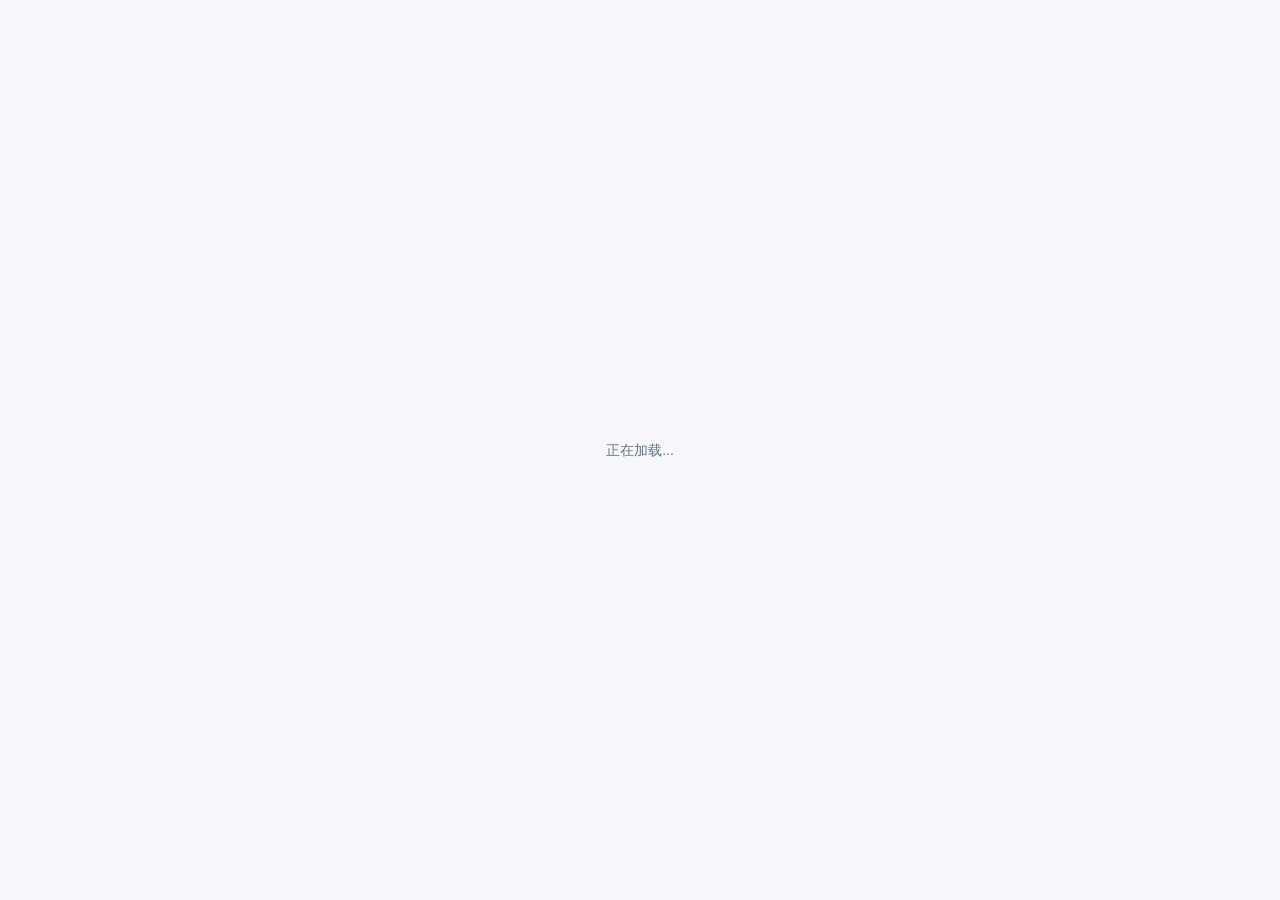
==== pages/dashboard/index.html @ dcc20a43 "refactor(pages): merge sessionConfig and accessControl into unified dashboard Consolidate two separa" ====
<!doctype html>
<html lang="zh-CN">
<head>
  <meta charset="utf-8">
  <meta name="viewport" content="width=device-width, initial-scale=1">
  <title>Setu 管理面板</title>
  <link rel="stylesheet" href="./css/base.css">
  <link rel="stylesheet" href="./css/components.css">
  <link rel="stylesheet" href="./css/forms.css">
  <link rel="stylesheet" href="./css/dashboard.css">
  <link rel="stylesheet" href="./css/nav.css">
</head>
<body>
  <div id="boot-mask">正在加载...</div>

  <!-- 移动端汉堡按钮 -->
  <button class="nav-hamburger" id="nav-hamburger" aria-label="菜单">
    <span></span><span></span><span></span>
  </button>

  <!-- 移动端蒙层 -->
  <div class="nav-overlay" id="nav-overlay"></div>

  <!-- 外层布局：导航侧边栏 + 主内容区 -->
  <div class="nav-layout">

    <!-- 左侧：固定导航侧边栏 -->
    <aside class="nav-sidebar" id="nav-sidebar">
      <div class="nav-brand">
        <h1 class="nav-title">Setu 管理</h1>
        <div class="nav-subtitle">会话配置 · 访问控制</div>
      </div>
      <nav class="nav-menu">
        <button class="nav-item active" data-tab="sessionConfig">
          <span class="nav-icon">📋</span>
          会话配置
        </button>
        <button class="nav-item" data-tab="accessControl">
          <span class="nav-icon">🛡️</span>
          访问控制
        </button>
      </nav>
    </aside>

    <!-- 右侧：主内容区 -->
    <main class="nav-main">

      <!-- ═══════ 标签页：会话配置 ═══════ -->
      <div class="tab-panel active" id="tab-sessionConfig">
        <div class="page-layout">
          <aside class="sidebar">
            <div class="section-header">
              <div>
                <h2 class="page-title">会话配置</h2>
                <div class="page-subtitle">按会话管理 Setu 的局部覆盖。</div>
              </div>
              <button class="btn btn-primary" id="btn-new">新建</button>
            </div>
            <div class="session-list" id="session-list"></div>
          </aside>

          <div class="sidebar-main">
            <section class="editor settings-shell">
              <div class="panel-section">
                <div class="section-header">
                  <h2>会话</h2>
                  <div class="actions">
                    <button class="btn btn-secondary" data-action="sc-reload">刷新</button>
                    <button class="btn btn-danger" data-action="sc-delete">删除</button>
                    <button class="btn btn-primary" data-action="sc-save">保存</button>
                  </div>
                </div>
                <div class="form-grid three">
                  <label>session_id
                    <input id="field-session-id" placeholder="aiocqhttp:GroupMessage:123456">
                  </label>
                  <label>session_type
                    <select id="field-session-type">
                      <option value="group">group</option>
                      <option value="private">private</option>
                    </select>
                  </label>
                  <label>display_name
                    <input id="field-display-name" placeholder="测试群">
                  </label>
                </div>
              </div>

              <div class="panel-section">
                <div class="section-header">
                  <h2>配置覆盖</h2>
                  <button class="btn btn-secondary" data-action="sc-clear">清空覆盖</button>
                </div>
                <div class="keys" id="key-list"></div>
              </div>
            </section>
          </div>
        </div>
      </div>

      <!-- ═══════ 标签页：访问控制 ═══════ -->
      <div class="tab-panel" id="tab-accessControl">
        <main class="container">
          <div class="dashboard-shell">
            <header class="dashboard-header">
              <div>
                <h1 class="page-title">访问控制</h1>
                <div class="page-subtitle">管理 Setu/运势的用户和群组黑白名单。</div>
              </div>
              <button class="btn btn-secondary" data-action="ac-reload">刷新</button>
            </header>

            <section class="stats-row">
              <label class="stat-card">Setu 用户
                <select id="mode-setu-user"></select>
              </label>
              <label class="stat-card">Setu 群组
                <select id="mode-setu-group"></select>
              </label>
              <label class="stat-card">运势用户
                <select id="mode-fortune-user"></select>
              </label>
              <label class="stat-card">运势群组
                <select id="mode-fortune-group"></select>
              </label>
            </section>

            <div class="section-header">
              <div class="hint">访问模式支持 none、blacklist、whitelist。</div>
              <button class="btn btn-primary" data-action="ac-save-modes">保存模式</button>
            </div>

            <div class="dashboard-content">
              <section class="panel-section settings-form">
                <div class="section-header">
                  <h2 id="form-title">新增记录</h2>
                  <button class="btn btn-secondary" data-action="ac-reset-form">清空</button>
                </div>
                <div class="form-grid">
                  <label>功能
                    <select id="field-feature">
                      <option value="setu">Setu</option>
                      <option value="fortune">运势</option>
                    </select>
                  </label>
                  <label>对象
                    <select id="field-subject-type">
                      <option value="user">用户</option>
                      <option value="group">群组</option>
                    </select>
                  </label>
                  <label>名单
                    <select id="field-list-type">
                      <option value="blacklist">黑名单</option>
                      <option value="whitelist">白名单</option>
                    </select>
                  </label>
                  <label>ID
                    <input id="field-target-id" placeholder="用户 ID 或群组 ID">
                  </label>
                </div>
                <div class="form-grid two-one">
                  <label>备注
                    <input id="field-note" placeholder="可选">
                  </label>
                  <div class="actions">
                    <button class="btn btn-primary" data-action="ac-save-entry">保存记录</button>
                  </div>
                </div>
              </section>

              <section class="table-section">
                <div class="section-header">
                  <h2>记录</h2>
                  <div class="action-bar">
                    <input class="search-input" id="filter-search" placeholder="搜索 ID 或备注">
                    <select class="select-input" id="filter-feature">
                      <option value="">全部功能</option>
                      <option value="setu">Setu</option>
                      <option value="fortune">运势</option>
                    </select>
                    <select class="select-input" id="filter-subject-type">
                      <option value="">全部对象</option>
                      <option value="user">用户</option>
                      <option value="group">群组</option>
                    </select>
                    <select class="select-input" id="filter-list-type">
                      <option value="">全部名单</option>
                      <option value="blacklist">黑名单</option>
                      <option value="whitelist">白名单</option>
                    </select>
                  </div>
                </div>
                <div class="table-scroll-area">
                  <table class="sub-table">
                    <thead>
                      <tr>
                        <th>功能</th>
                        <th>对象</th>
                        <th>名单</th>
                        <th>ID</th>
                        <th>备注</th>
                        <th class="col-actions">操作</th>
                      </tr>
                    </thead>
                    <tbody id="entry-list"></tbody>
                  </table>
                </div>
                <div class="empty-state" id="empty-state" style="display:none;">暂无匹配记录</div>
              </section>
            </div>
          </div>
        </main>
      </div>

    </main>
  </div>

  <div class="toast" id="toast" style="display:none;"></div>
  <script src="./app.js"></script>
</body>
</html>
---- pages/dashboard/css/base.css ----
* {
  box-sizing: border-box;
}

:root {
  color-scheme: light dark;
  --bg-primary: #f5f7fa;
  --bg-secondary: #f8fafc;
  --card-bg: #ffffff;
  --text-primary: #1b1c1d;
  --text-secondary: #64748b;
  --text-tertiary: #94a3b8;
  --border-color: #e2e8f0;
  --input-border: #d5e0ec;
  --primary-color: #3c96ca;
  --primary-hover: #2f86bd;
  --danger-color: #ef4444;
  --success-color: #16a34a;
  --warning-color: #f59e0b;
  --soft-primary: rgba(60, 150, 202, 0.08);
  --shadow-sm: 0 1px 3px rgba(15, 23, 42, 0.08);
  --shadow-md: 0 8px 24px rgba(15, 23, 42, 0.08);
  --radius: 8px;
  --font-sans: -apple-system, BlinkMacSystemFont, "Segoe UI", Roboto, "Helvetica Neue", Arial, "PingFang SC", "Microsoft YaHei", sans-serif;
  --font-mono: "SF Mono", Monaco, "Cascadia Code", "Liberation Mono", monospace;
}

@media (prefers-color-scheme: dark) {
  :root {
    --bg-primary: #0f172a;
    --bg-secondary: #1e293b;
    --card-bg: #1e293b;
    --text-primary: #f1f5f9;
    --text-secondary: #94a3b8;
    --text-tertiary: #64748b;
    --border-color: #334155;
    --input-border: #334155;
    --primary-color: #60a5fa;
    --primary-hover: #3b82f6;
    --soft-primary: rgba(96, 165, 250, 0.14);
    --shadow-sm: 0 1px 3px rgba(2, 6, 23, 0.24);
    --shadow-md: 0 12px 28px rgba(2, 6, 23, 0.32);
  }
}

[data-theme="dark"],
.dark-mode {
  --bg-primary: #0f172a;
  --bg-secondary: #1e293b;
  --card-bg: #1e293b;
  --text-primary: #f1f5f9;
  --text-secondary: #94a3b8;
  --text-tertiary: #64748b;
  --border-color: #334155;
  --input-border: #334155;
  --primary-color: #60a5fa;
  --primary-hover: #3b82f6;
  --soft-primary: rgba(96, 165, 250, 0.14);
  --shadow-sm: 0 1px 3px rgba(2, 6, 23, 0.24);
  --shadow-md: 0 12px 28px rgba(2, 6, 23, 0.32);
}

html {
  min-height: 100%;
}

body {
  margin: 0;
  min-height: 100vh;
  background: var(--bg-primary);
  color: var(--text-primary);
  font: 14px/1.6 var(--font-sans);
  overflow-x: hidden;
}

#boot-mask {
  position: fixed;
  inset: 0;
  z-index: 1000;
  display: grid;
  place-items: center;
  background: var(--bg-primary);
  color: var(--text-secondary);
}

body.ready #boot-mask {
  display: none;
}

.container {
  width: min(100%, 1440px);
  min-height: 100vh;
  margin: 0 auto;
  padding: 24px;
}

.page-title {
  margin: 0;
  color: var(--text-primary);
  font-size: 24px;
  font-weight: 700;
  line-height: 1.2;
}

.page-subtitle {
  margin-top: 6px;
  color: var(--text-secondary);
  font-size: 13px;
}

.section-header {
  display: flex;
  align-items: center;
  justify-content: space-between;
  gap: 12px;
  margin-bottom: 16px;
}

.section-header h2 {
  margin: 0;
  color: var(--text-primary);
  font-size: 18px;
  font-weight: 600;
  line-height: 1.25;
}

.section-header-actions,
.actions,
.row-actions {
  display: flex;
  align-items: center;
  gap: 8px;
  flex-wrap: wrap;
}

.muted,
.hint,
.key-name,
.session-meta {
  color: var(--text-tertiary);
  font-size: 12px;
}

.cell-mono,
.key-name {
  font-family: var(--font-mono);
}

@media (max-width: 768px) {
  .container {
    padding: 16px;
  }

  .page-title {
    font-size: 22px;
  }

  .section-header {
    align-items: flex-start;
    flex-direction: column;
  }

  .section-header-actions,
  .actions {
    width: 100%;
  }
}
---- pages/dashboard/css/components.css ----
.btn,
button {
  display: inline-flex;
  align-items: center;
  justify-content: center;
  gap: 6px;
  min-height: 40px;
  padding: 0 18px;
  border: 1px solid transparent;
  border-radius: 9999px;
  background: transparent;
  color: var(--text-primary);
  font: inherit;
  font-size: 14px;
  font-weight: 500;
  cursor: pointer;
  transition: background 0.18s ease, border-color 0.18s ease, color 0.18s ease, box-shadow 0.18s ease, transform 0.18s ease;
  white-space: nowrap;
}

.btn:hover,
button:hover {
  box-shadow: var(--shadow-sm);
  transform: translateY(-1px);
}

.btn:active,
button:active {
  transform: translateY(0);
}

.btn-primary,
button.primary {
  border-color: var(--primary-color);
  background: var(--primary-color);
  color: #ffffff;
}

.btn-primary:hover,
button.primary:hover {
  background: var(--primary-hover);
  border-color: var(--primary-hover);
}

.btn-secondary {
  border-color: var(--primary-color);
  color: var(--primary-color);
}

.btn-secondary:hover {
  background: var(--soft-primary);
}

.btn-danger,
button.danger {
  border-color: var(--danger-color);
  color: var(--danger-color);
}

.btn-danger:hover,
button.danger:hover {
  background: rgba(239, 68, 68, 0.08);
}

.btn-text.danger,
.btn-action.danger {
  border-color: transparent;
  color: var(--danger-color);
}

.btn-text.danger:hover,
.btn-action.danger:hover {
  background: rgba(239, 68, 68, 0.08);
  box-shadow: none;
}

.btn-text {
  min-height: 32px;
  padding: 0 12px;
  border-color: transparent;
  color: var(--text-secondary);
}

.btn-text:hover {
  background: rgba(100, 116, 139, 0.1);
  color: var(--text-primary);
  box-shadow: none;
  transform: none;
}

.btn-action {
  min-height: 32px;
  padding: 0 10px;
  font-size: 12px;
}

.btn-small {
  min-height: 32px;
  padding: 0 12px;
  font-size: 12px;
}

.btn-icon {
  width: 40px;
  padding: 0;
  border-radius: 50%;
}

.btn:disabled,
button:disabled {
  cursor: not-allowed;
  opacity: 0.55;
  transform: none;
  box-shadow: none;
}

.panel,
.panel-section,
.stat-card,
.session-card,
.key-card {
  background: var(--card-bg);
  border: 1px solid var(--border-color);
  border-radius: var(--radius);
  box-shadow: var(--shadow-sm);
}

.panel,
.panel-section {
  padding: 20px;
}

.stats-row {
  display: grid;
  grid-template-columns: repeat(4, minmax(0, 1fr));
  gap: 16px;
}

.stat-card {
  min-width: 0;
  padding: 18px;
}

.stat-card-label {
  margin-bottom: 8px;
  color: var(--text-secondary);
  font-size: 13px;
  font-weight: 600;
}

.stat-card-value {
  color: var(--text-primary);
  font-size: 14px;
  font-weight: 600;
}

.pill,
.status-badge {
  display: inline-flex;
  align-items: center;
  min-height: 24px;
  padding: 2px 10px;
  border-radius: 9999px;
  background: var(--soft-primary);
  color: var(--primary-color);
  font-size: 12px;
  font-weight: 600;
}

.empty-state {
  margin: 0;
  padding: 40px 24px;
  border: 1px dashed var(--border-color);
  border-radius: var(--radius);
  background: var(--bg-secondary);
  color: var(--text-tertiary);
  text-align: center;
}

.toast {
  position: fixed;
  right: 18px;
  bottom: 18px;
  z-index: 100;
  max-width: min(420px, calc(100vw - 36px));
  padding: 12px 14px;
  border: 1px solid var(--border-color);
  border-radius: var(--radius);
  background: var(--card-bg);
  color: var(--text-primary);
  box-shadow: var(--shadow-md);
}

.toast.error {
  border-color: var(--danger-color);
  color: var(--danger-color);
}

.session-card {
  width: 100%;
  padding: 12px 14px;
  text-align: left;
}

.session-card:hover {
  border-color: var(--primary-color);
  box-shadow: 0 4px 12px rgba(60, 150, 202, 0.12);
}

.session-card.active {
  border-color: var(--primary-color);
  background: var(--soft-primary);
  color: var(--primary-color);
}

.session-title {
  min-width: 0;
  overflow-wrap: anywhere;
  color: var(--text-primary);
  font-weight: 650;
}

.session-card.active .session-title {
  color: var(--primary-color);
}

@media (max-width: 1024px) {
  .stats-row {
    grid-template-columns: repeat(2, minmax(0, 1fr));
  }
}

@media (max-width: 768px) {
  .stats-row {
    grid-template-columns: 1fr;
    gap: 12px;
  }

  .btn,
  button {
    padding: 0 14px;
  }
}
---- pages/dashboard/css/forms.css ----
label {
  display: grid;
  gap: 8px;
  color: var(--text-primary);
  font-weight: 600;
}

input,
select,
textarea,
.search-input,
.select-input {
  width: 100%;
  min-height: 40px;
  padding: 9px 12px;
  border: 1px solid var(--input-border);
  border-radius: var(--radius);
  background: var(--card-bg);
  color: var(--text-primary);
  font: inherit;
  font-size: 13px;
  transition: border-color 0.15s ease, box-shadow 0.15s ease, background 0.15s ease;
}

textarea {
  min-height: 96px;
  resize: vertical;
}

input:focus,
select:focus,
textarea:focus,
.search-input:focus,
.select-input:focus {
  outline: none;
  border-color: var(--primary-color);
  background: var(--card-bg);
  box-shadow: 0 0 0 3px rgba(60, 150, 202, 0.12);
}

input::placeholder,
textarea::placeholder {
  color: var(--text-tertiary);
}

.form-grid {
  display: grid;
  grid-template-columns: repeat(4, minmax(0, 1fr));
  gap: 14px;
}

.form-grid.three {
  grid-template-columns: repeat(3, minmax(0, 1fr));
}

.form-grid.two-one {
  grid-template-columns: minmax(0, 1fr) auto;
  align-items: end;
}

.form-grid + .form-grid {
  margin-top: 14px;
}

.form-actions {
  display: flex;
  justify-content: flex-end;
  gap: 12px;
  flex-wrap: wrap;
}

.toggle {
  display: inline-flex;
  align-items: center;
  gap: 8px;
  color: var(--text-secondary);
  font-weight: 500;
}

.toggle input {
  width: auto;
  min-height: auto;
}

@media (max-width: 920px) {
  .form-grid,
  .form-grid.three,
  .form-grid.two-one {
    grid-template-columns: 1fr;
  }

  .form-actions,
  .form-grid.two-one .actions {
    justify-content: flex-start;
  }
}

@media (max-width: 768px) {
  .form-actions .btn,
  .form-actions button,
  .actions .btn,
  .actions button {
    flex: 1 1 auto;
  }
}
---- pages/dashboard/css/dashboard.css ----
.dashboard-shell {
  display: flex;
  min-height: calc(100vh - 48px);
  flex-direction: column;
  gap: 16px;
}

.dashboard-header,
.action-bar,
.tab-nav {
  flex: 0 0 auto;
}

.dashboard-header {
  display: flex;
  align-items: flex-start;
  justify-content: space-between;
  gap: 16px;
}

.dashboard-content {
  display: flex;
  min-height: 0;
  flex-direction: column;
  gap: 16px;
}

.action-bar {
  display: flex;
  align-items: center;
  gap: 12px;
  flex-wrap: wrap;
}

.action-bar .search-input {
  flex: 1 1 220px;
  min-width: 180px;
}

.action-bar .select-input,
.action-bar select {
  flex: 0 1 180px;
  min-width: 160px;
}

.table-section {
  width: 100%;
  min-height: 0;
  overflow: visible;
  background: var(--card-bg);
  border: 1px solid var(--border-color);
  border-radius: var(--radius);
  box-shadow: var(--shadow-sm);
}

.table-section > .section-header {
  padding: 18px 20px 0;
}

.table-section > .empty-state,
.table-section .empty-state {
  margin: 0 20px 20px;
}

.table-scroll-area {
  overflow-x: auto;
  scrollbar-gutter: stable;
}

.sub-table {
  width: 100%;
  min-width: 840px;
  border-collapse: collapse;
  table-layout: fixed;
}

.sub-table thead {
  background: var(--bg-secondary);
}

.sub-table th {
  padding: 10px 12px;
  border-bottom: 1px solid var(--border-color);
  color: var(--text-secondary);
  font-size: 12px;
  font-weight: 700;
  letter-spacing: 0;
  text-align: left;
  white-space: nowrap;
}

.sub-table td {
  padding: 10px 12px;
  border-bottom: 1px solid rgba(148, 163, 184, 0.18);
  color: var(--text-primary);
  font-size: 13px;
  vertical-align: middle;
}

.sub-table tbody tr {
  transition: background 0.15s ease;
}

.sub-table tbody tr:hover {
  background: var(--bg-secondary);
}

.sub-table tbody tr:last-child td {
  border-bottom: none;
}

.col-actions {
  width: 150px;
  text-align: right;
}

.sub-table th.col-actions,
.sub-table td.col-actions {
  text-align: right;
}

.tab-nav {
  display: flex;
  gap: 8px;
  overflow-x: auto;
  padding: 0 2px 12px;
  border-bottom: 1px solid var(--border-color);
  scrollbar-width: thin;
}

.tab-btn {
  flex: 0 0 auto;
  min-height: 40px;
  padding: 0 16px;
  border: none;
  border-bottom: 2px solid transparent;
  border-radius: 0;
  color: var(--text-secondary);
  background: transparent;
  box-shadow: none;
}

.tab-btn:hover,
.tab-btn.active {
  color: var(--primary-color);
  border-bottom-color: var(--primary-color);
  box-shadow: none;
  transform: none;
}

.settings-shell {
  display: flex;
  flex-direction: column;
  gap: 16px;
}

.settings-form {
  width: 100%;
  max-width: 1060px;
}

.page-layout {
  display: grid;
  grid-template-columns: minmax(260px, 340px) minmax(0, 1fr);
  min-height: 100vh;
}

.sidebar {
  min-width: 0;
  padding: 24px;
  border-right: 1px solid var(--border-color);
  background: var(--bg-secondary);
}

.sidebar-main {
  min-width: 0;
  padding: 24px;
}

.session-list {
  display: grid;
  gap: 10px;
  margin-top: 18px;
}

.editor {
  display: grid;
  max-width: 1080px;
  gap: 16px;
}

.keys {
  display: grid;
  gap: 12px;
}

.key-card {
  display: grid;
  grid-template-columns: minmax(180px, 1.2fr) minmax(120px, 0.8fr) minmax(140px, 0.8fr) minmax(140px, 0.8fr);
  gap: 14px;
  align-items: center;
  padding: 14px;
}

.key-card strong {
  overflow-wrap: anywhere;
}

.key-override-row {
  grid-column: 2 / -1;
}

@media (max-width: 920px) {
  .page-layout {
    grid-template-columns: 1fr;
  }

  .sidebar {
    border-right: 0;
    border-bottom: 1px solid var(--border-color);
  }

  .key-card {
    grid-template-columns: 1fr;
  }

  .key-override-row {
    grid-column: auto;
  }
}

@media (max-width: 768px) {
  .dashboard-shell {
    min-height: auto;
    gap: 12px;
  }

  .dashboard-header {
    flex-direction: column;
  }

  .dashboard-header .btn,
  .dashboard-header button {
    width: 100%;
  }

  .action-bar {
    gap: 8px;
  }

  .action-bar .search-input,
  .action-bar .select-input,
  .action-bar select {
    flex-basis: 100%;
    min-width: 0;
  }

  .table-section {
    border: none;
    background: transparent;
    box-shadow: none;
  }

  .table-section > .section-header {
    padding: 0;
  }

  .table-section .empty-state {
    margin: 0;
  }

  .table-scroll-area {
    overflow: visible;
  }

  .sub-table {
    min-width: 0;
  }

  .sub-table,
  .sub-table thead,
  .sub-table tbody,
  .sub-table tr,
  .sub-table th,
  .sub-table td {
    display: block;
  }

  .sub-table thead {
    display: none;
  }

  .sub-table tr {
    margin-bottom: 12px;
    padding: 8px 0;
    overflow: hidden;
    border: 1px solid var(--border-color);
    border-radius: var(--radius);
    background: var(--card-bg);
    box-shadow: var(--shadow-sm);
  }

  .sub-table td {
    padding: 10px 14px;
    border-bottom: none;
  }

  .sub-table td::before {
    content: attr(data-label);
    display: block;
    margin-bottom: 4px;
    color: var(--text-secondary);
    font-size: 12px;
    font-weight: 700;
  }

  .sub-table td.col-actions,
  .col-actions {
    width: auto;
    text-align: left;
  }

  .row-actions {
    justify-content: flex-start;
  }

  .sidebar,
  .sidebar-main {
    padding: 16px;
  }
}

/* ── Tab panel overrides (nested layouts) ─────────────────────────────────── */

.tab-panel .page-layout {
  min-height: auto;
}

.tab-panel .container {
  width: 100%;
  min-height: auto;
  padding: 0;
}
---- pages/dashboard/css/nav.css ----
/* ── Navigation sidebar ──────────────────────────────────────────────────── */

.nav-layout {
  display: grid;
  grid-template-columns: 220px minmax(0, 1fr);
  min-height: 100vh;
}

.nav-sidebar {
  position: sticky;
  top: 0;
  height: 100vh;
  overflow-y: auto;
  padding: 24px 16px;
  border-right: 1px solid var(--border-color);
  background: var(--bg-secondary);
}

.nav-brand {
  margin-bottom: 28px;
  padding: 0 8px;
}

.nav-title {
  margin: 0;
  font-size: 18px;
  font-weight: 700;
  color: var(--text-primary);
  line-height: 1.3;
}

.nav-subtitle {
  margin-top: 4px;
  color: var(--text-tertiary);
  font-size: 12px;
}

.nav-menu {
  display: grid;
  gap: 4px;
}

.nav-item {
  display: flex;
  align-items: center;
  gap: 10px;
  width: 100%;
  min-height: 42px;
  padding: 0 14px;
  border: 1px solid transparent;
  border-radius: var(--radius);
  background: transparent;
  color: var(--text-secondary);
  font: inherit;
  font-size: 14px;
  font-weight: 500;
  text-align: left;
  cursor: pointer;
  transition: background 0.18s ease, color 0.18s ease, border-color 0.18s ease;
  white-space: nowrap;
}

.nav-item:hover {
  background: var(--soft-primary);
  color: var(--primary-color);
}

.nav-item.active {
  background: var(--soft-primary);
  border-color: var(--primary-color);
  color: var(--primary-color);
  font-weight: 600;
}

.nav-icon {
  display: inline-flex;
  align-items: center;
  justify-content: center;
  width: 20px;
  height: 20px;
  flex-shrink: 0;
  font-size: 16px;
}

.nav-main {
  min-width: 0;
  overflow-y: auto;
}

/* ── Tab panel visibility ────────────────────────────────────────────────── */

.tab-panel {
  display: none;
  min-height: 100vh;
  padding: 24px;
}

.tab-panel.active {
  display: block;
}

/* ── Hamburger button (hidden on desktop) ─────────────────────────────────── */

.nav-hamburger {
  display: none;
  position: fixed;
  top: 12px;
  left: 12px;
  z-index: 210;
  flex-direction: column;
  gap: 5px;
  width: 38px;
  height: 38px;
  padding: 9px 7px;
  border: 1px solid var(--border-color);
  border-radius: var(--radius);
  background: var(--card-bg);
  cursor: pointer;
  transition: background 0.15s ease;
}

.nav-hamburger:hover {
  background: var(--soft-primary);
}

.nav-hamburger span {
  display: block;
  width: 100%;
  height: 2px;
  background: var(--text-primary);
  border-radius: 1px;
  transition: transform 0.25s ease, opacity 0.25s ease;
}

/* ── Overlay (hidden on desktop) ──────────────────────────────────────────── */

.nav-overlay {
  display: none;
  position: fixed;
  inset: 0;
  z-index: 190;
  background: rgba(0, 0, 0, 0.4);
  opacity: 0;
  pointer-events: none;
  transition: opacity 0.3s ease;
}

.nav-overlay.visible {
  opacity: 1;
  pointer-events: auto;
}

/* ── Mobile responsive (≤768px) ──────────────────────────────────────────── */

@media (max-width: 768px) {
  .nav-layout {
    grid-template-columns: 1fr;
  }

  .nav-sidebar {
    position: fixed;
    top: 0;
    left: 0;
    z-index: 200;
    width: 260px;
    height: 100vh;
    transform: translateX(-100%);
    transition: transform 0.3s cubic-bezier(0.4, 0, 0.2, 1);
    border-right: 1px solid var(--border-color);
    box-shadow: none;
  }

  .nav-sidebar.open {
    transform: translateX(0);
    box-shadow: 4px 0 24px rgba(0, 0, 0, 0.15);
  }

  .nav-hamburger {
    display: flex;
  }

  .nav-overlay {
    display: block;
  }

  .tab-panel {
    padding: 16px;
    padding-top: 60px;
  }
}
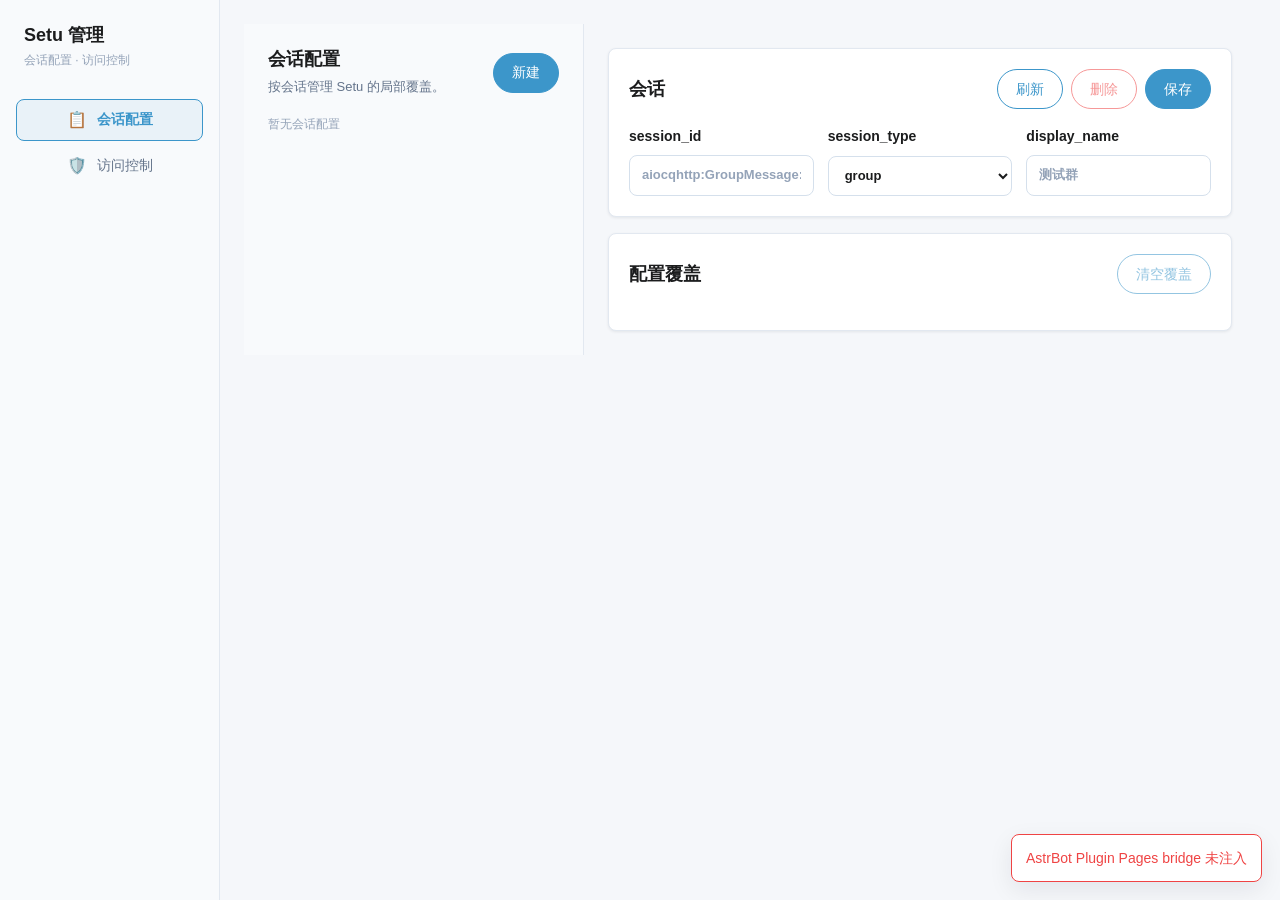
==== commit 5b4b27c3: "fix: address review feedback" ====
--- a/pages/dashboard/index.html
+++ b/pages/dashboard/index.html
@@ -100,7 +100,7 @@
 
       <!-- ═══════ 标签页：访问控制 ═══════ -->
       <div class="tab-panel" id="tab-accessControl">
-        <main class="container">
+        <section class="container">
           <div class="dashboard-shell">
             <header class="dashboard-header">
               <div>
@@ -210,7 +210,7 @@
               </section>
             </div>
           </div>
-        </main>
+        </section>
       </div>
 
     </main>
--- a/pages/dashboard/css/base.css
+++ b/pages/dashboard/css/base.css
@@ -21,8 +21,8 @@
   --shadow-sm: 0 1px 3px rgba(15, 23, 42, 0.08);
   --shadow-md: 0 8px 24px rgba(15, 23, 42, 0.08);
   --radius: 8px;
-  --font-sans: -apple-system, BlinkMacSystemFont, "Segoe UI", Roboto, "Helvetica Neue", Arial, "PingFang SC", "Microsoft YaHei", sans-serif;
-  --font-mono: "SF Mono", Monaco, "Cascadia Code", "Liberation Mono", monospace;
+  --font-sans: -apple-system, "BlinkMacSystemFont", "Segoe UI", "Roboto", "Helvetica Neue", "Arial", "PingFang SC", "Microsoft YaHei", sans-serif;
+  --font-mono: "SF Mono", "Monaco", "Cascadia Code", "Liberation Mono", monospace;
 }
 
 @media (prefers-color-scheme: dark) {
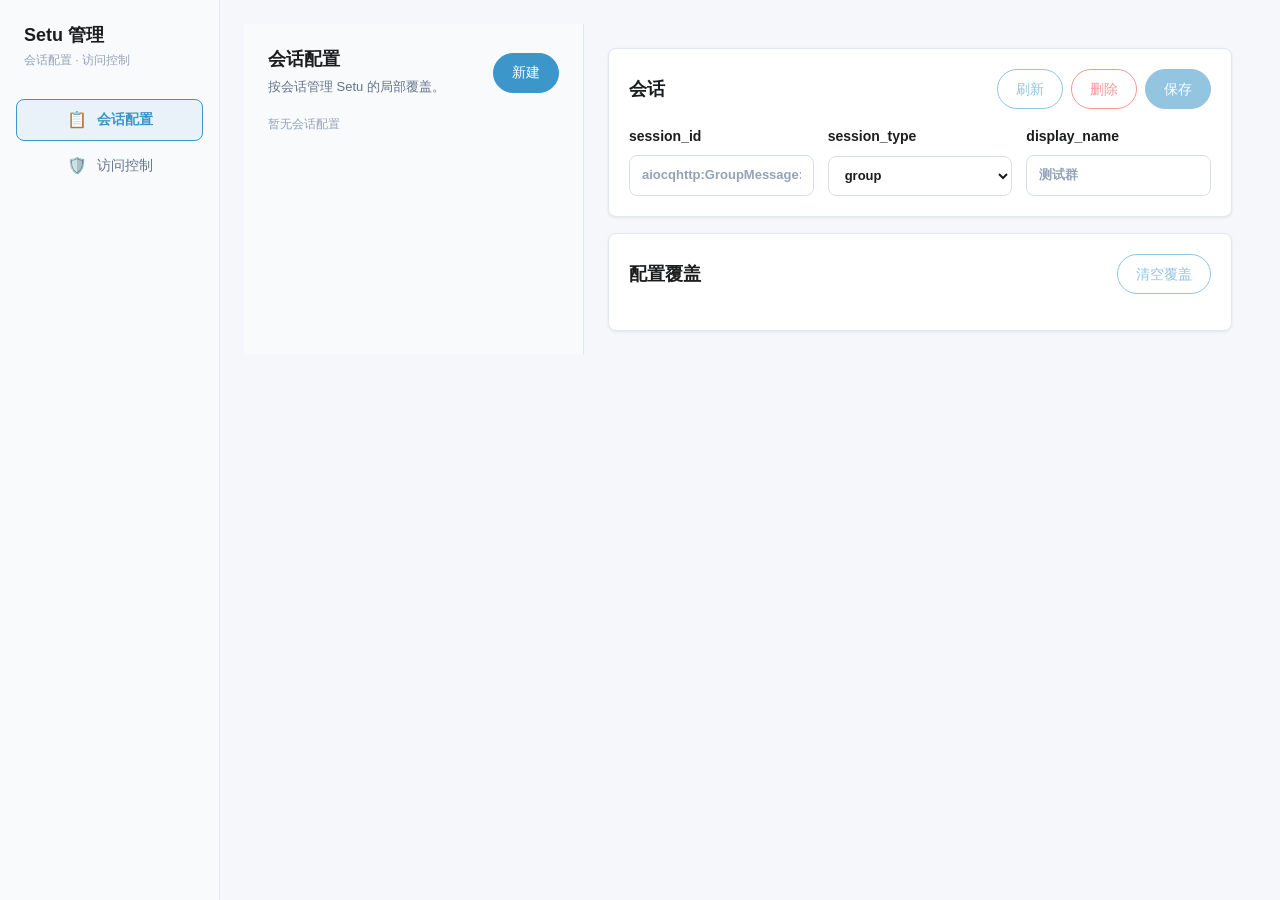
==== commit df3f10b4: "chore: release v2.1.0" ====
--- a/pages/dashboard/index.html
+++ b/pages/dashboard/index.html
@@ -217,6 +217,7 @@
   </div>
 
   <div class="toast" id="toast" style="display:none;"></div>
+  <script src="/api/plugin/page/bridge-sdk.js"></script>
   <script src="./app.js"></script>
 </body>
 </html>
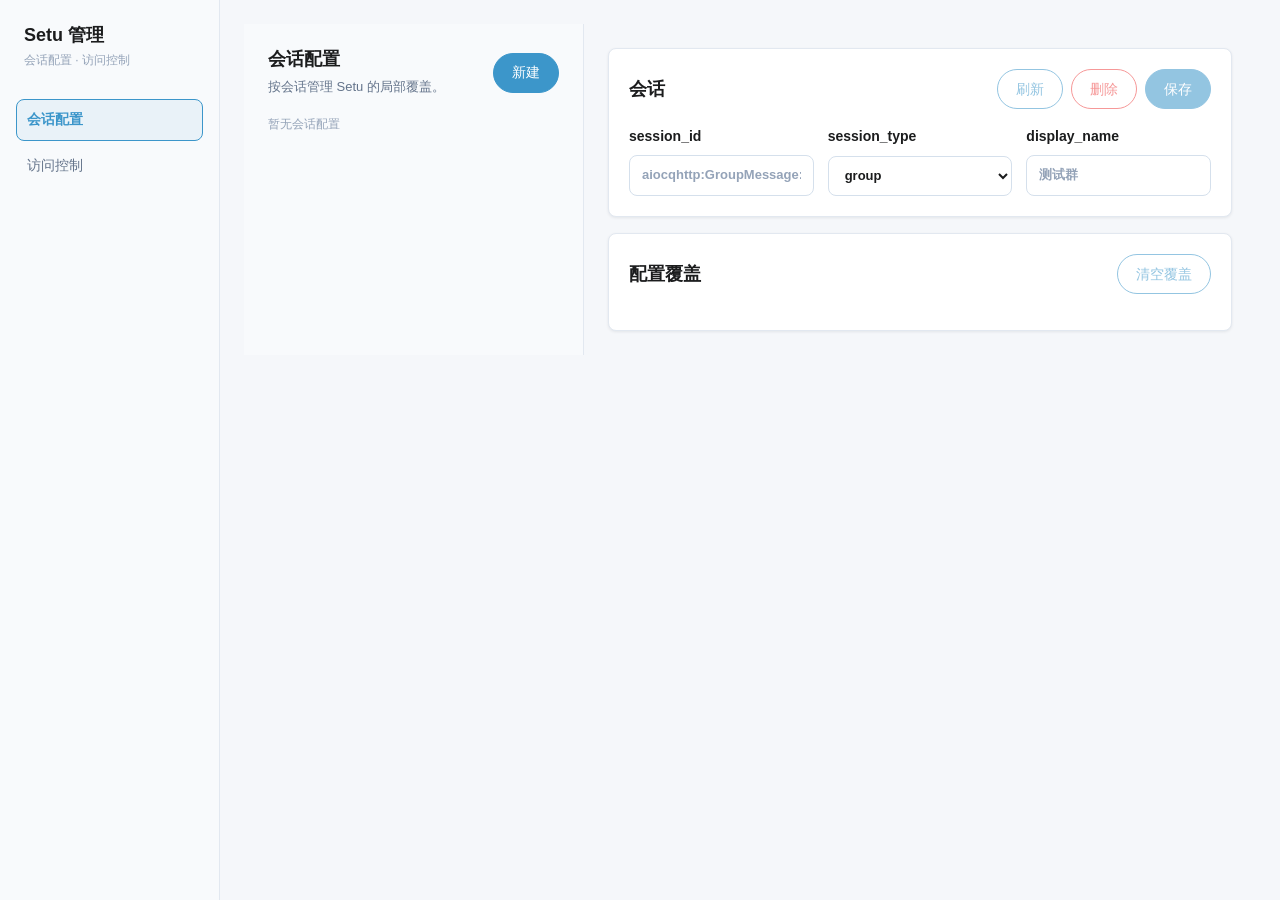
==== commit 082b033a: "fix: refine dashboard empty state layout" ====
--- a/pages/dashboard/index.html
+++ b/pages/dashboard/index.html
@@ -32,11 +32,9 @@
       </div>
       <nav class="nav-menu">
         <button class="nav-item active" data-tab="sessionConfig">
-          <span class="nav-icon">📋</span>
           会话配置
         </button>
         <button class="nav-item" data-tab="accessControl">
-          <span class="nav-icon">🛡️</span>
           访问控制
         </button>
       </nav>
@@ -107,7 +105,10 @@
                 <h1 class="page-title">访问控制</h1>
                 <div class="page-subtitle">管理 Setu/运势的用户和群组黑白名单。</div>
               </div>
-              <button class="btn btn-secondary" data-action="ac-reload">刷新</button>
+              <div class="dashboard-actions">
+                <button class="btn btn-primary" data-action="ac-open-create">新增记录</button>
+                <button class="btn btn-secondary" data-action="ac-reload">刷新</button>
+              </div>
             </header>
 
             <section class="stats-row">
@@ -131,44 +132,6 @@
             </div>
 
             <div class="dashboard-content">
-              <section class="panel-section settings-form">
-                <div class="section-header">
-                  <h2 id="form-title">新增记录</h2>
-                  <button class="btn btn-secondary" data-action="ac-reset-form">清空</button>
-                </div>
-                <div class="form-grid">
-                  <label>功能
-                    <select id="field-feature">
-                      <option value="setu">Setu</option>
-                      <option value="fortune">运势</option>
-                    </select>
-                  </label>
-                  <label>对象
-                    <select id="field-subject-type">
-                      <option value="user">用户</option>
-                      <option value="group">群组</option>
-                    </select>
-                  </label>
-                  <label>名单
-                    <select id="field-list-type">
-                      <option value="blacklist">黑名单</option>
-                      <option value="whitelist">白名单</option>
-                    </select>
-                  </label>
-                  <label>ID
-                    <input id="field-target-id" placeholder="用户 ID 或群组 ID">
-                  </label>
-                </div>
-                <div class="form-grid two-one">
-                  <label>备注
-                    <input id="field-note" placeholder="可选">
-                  </label>
-                  <div class="actions">
-                    <button class="btn btn-primary" data-action="ac-save-entry">保存记录</button>
-                  </div>
-                </div>
-              </section>
-
               <section class="table-section">
                 <div class="section-header">
                   <h2>记录</h2>
@@ -216,6 +179,57 @@
     </main>
   </div>
 
+  <div class="modal" id="access-entry-modal" hidden aria-hidden="true">
+    <div class="modal-scrim" data-modal-close="access-entry"></div>
+    <section class="modal-dialog" role="dialog" aria-modal="true" aria-labelledby="form-title" aria-describedby="entry-form-desc entry-form-error">
+      <header class="modal-header">
+        <div>
+          <h2 id="form-title">新增记录</h2>
+          <p class="modal-subtitle" id="entry-form-desc">添加或编辑 Setu / 运势的黑白名单记录。</p>
+        </div>
+        <button class="btn btn-icon modal-close" type="button" data-action="ac-close-entry-modal" aria-label="关闭记录表单">×</button>
+      </header>
+      <div class="modal-body">
+        <div class="form-grid three">
+          <label>功能
+            <select id="field-feature">
+              <option value="setu">Setu</option>
+              <option value="fortune">运势</option>
+            </select>
+          </label>
+          <label>对象
+            <select id="field-subject-type">
+              <option value="user">用户</option>
+              <option value="group">群组</option>
+            </select>
+          </label>
+          <label>名单
+            <select id="field-list-type">
+              <option value="blacklist">黑名单</option>
+              <option value="whitelist">白名单</option>
+            </select>
+          </label>
+        </div>
+        <div class="form-grid">
+          <label>ID
+            <input id="field-target-id" placeholder="用户 ID 或群组 ID" autocomplete="off">
+          </label>
+          <label>备注
+            <input id="field-note" placeholder="可选" autocomplete="off">
+          </label>
+        </div>
+        <div class="form-error" id="entry-form-error" role="alert" hidden></div>
+        <div class="modal-actions">
+          <button class="btn btn-secondary" type="button" data-action="ac-reset-form">清空</button>
+          <div class="form-actions">
+            <button class="btn btn-text" type="button" data-action="ac-close-entry-modal">取消</button>
+            <button class="btn btn-primary" type="button" data-action="ac-save-entry">保存记录</button>
+          </div>
+        </div>
+      </div>
+    </section>
+  </div>
+
   <div class="toast" id="toast" style="display:none;"></div>
   <script src="/api/plugin/page/bridge-sdk.js"></script>
   <script src="./app.js"></script>
--- a/pages/dashboard/css/components.css
+++ b/pages/dashboard/css/components.css
@@ -169,10 +169,9 @@
 
 .empty-state {
   margin: 0;
-  padding: 40px 24px;
-  border: 1px dashed var(--border-color);
-  border-radius: var(--radius);
-  background: var(--bg-secondary);
+  padding: 20px 16px;
+  border: 0;
+  background: transparent;
   color: var(--text-tertiary);
   text-align: center;
 }
@@ -196,6 +195,100 @@
   color: var(--danger-color);
 }
 
+body.modal-open {
+  overflow: hidden;
+}
+
+.modal[hidden] {
+  display: none;
+}
+
+.modal {
+  position: fixed;
+  inset: 0;
+  z-index: 200;
+  display: grid;
+  place-items: center;
+  padding: 24px;
+}
+
+.modal-scrim {
+  position: absolute;
+  inset: 0;
+  background: rgba(15, 23, 42, 0.52);
+  backdrop-filter: blur(2px);
+}
+
+.modal-dialog {
+  position: relative;
+  width: min(720px, 100%);
+  max-height: min(760px, calc(100dvh - 48px));
+  overflow: auto;
+  border: 1px solid var(--border-color);
+  border-radius: var(--radius);
+  background: var(--card-bg);
+  box-shadow: var(--shadow-md);
+}
+
+.modal-header {
+  display: flex;
+  align-items: flex-start;
+  justify-content: space-between;
+  gap: 16px;
+  padding: 20px 20px 0;
+}
+
+.modal-header h2 {
+  margin: 0;
+  color: var(--text-primary);
+  font-size: 18px;
+  line-height: 1.3;
+}
+
+.modal-subtitle {
+  margin: 6px 0 0;
+  color: var(--text-secondary);
+  font-size: 13px;
+}
+
+.modal-close {
+  flex: 0 0 auto;
+  font-size: 18px;
+  line-height: 1;
+}
+
+.modal-body {
+  display: grid;
+  gap: 14px;
+  padding: 20px;
+}
+
+.modal-actions {
+  display: flex;
+  align-items: center;
+  justify-content: space-between;
+  gap: 12px;
+  flex-wrap: wrap;
+}
+
+.modal-actions .form-actions {
+  margin-left: auto;
+}
+
+.form-error {
+  padding: 10px 12px;
+  border: 1px solid var(--danger-color);
+  border-radius: var(--radius);
+  background: rgba(239, 68, 68, 0.08);
+  color: var(--danger-color);
+  font-size: 13px;
+  font-weight: 600;
+}
+
+.form-error[hidden] {
+  display: none;
+}
+
 .session-card {
   width: 100%;
   padding: 12px 14px;
@@ -240,4 +333,22 @@
   button {
     padding: 0 14px;
   }
-}
+
+  .modal {
+    padding: 12px;
+  }
+
+  .modal-dialog {
+    max-height: calc(100dvh - 24px);
+  }
+
+  .modal-actions,
+  .modal-actions .form-actions {
+    width: 100%;
+  }
+
+  .modal-actions .form-actions,
+  .modal-actions .btn {
+    margin-left: 0;
+  }
+}
--- a/pages/dashboard/css/dashboard.css
+++ b/pages/dashboard/css/dashboard.css
@@ -16,6 +16,14 @@
   align-items: flex-start;
   justify-content: space-between;
   gap: 16px;
+}
+
+.dashboard-actions {
+  display: flex;
+  align-items: center;
+  justify-content: flex-end;
+  gap: 10px;
+  flex-wrap: wrap;
 }
 
 .dashboard-content {
@@ -59,7 +67,8 @@
 
 .table-section > .empty-state,
 .table-section .empty-state {
-  margin: 0 20px 20px;
+  margin: 0;
+  padding: 14px 20px 18px;
 }
 
 .table-scroll-area {
@@ -239,9 +248,13 @@
     flex-direction: column;
   }
 
+  .dashboard-actions {
+    width: 100%;
+  }
+
   .dashboard-header .btn,
   .dashboard-header button {
-    width: 100%;
+    flex: 1 1 auto;
   }
 
   .action-bar {
--- a/pages/dashboard/css/nav.css
+++ b/pages/dashboard/css/nav.css
@@ -43,10 +43,10 @@
 .nav-item {
   display: flex;
   align-items: center;
-  gap: 10px;
+  justify-content: flex-start;
   width: 100%;
   min-height: 42px;
-  padding: 0 14px;
+  padding: 0 10px;
   border: 1px solid transparent;
   border-radius: var(--radius);
   background: transparent;
@@ -70,16 +70,6 @@
   border-color: var(--primary-color);
   color: var(--primary-color);
   font-weight: 600;
-}
-
-.nav-icon {
-  display: inline-flex;
-  align-items: center;
-  justify-content: center;
-  width: 20px;
-  height: 20px;
-  flex-shrink: 0;
-  font-size: 16px;
 }
 
 .nav-main {
